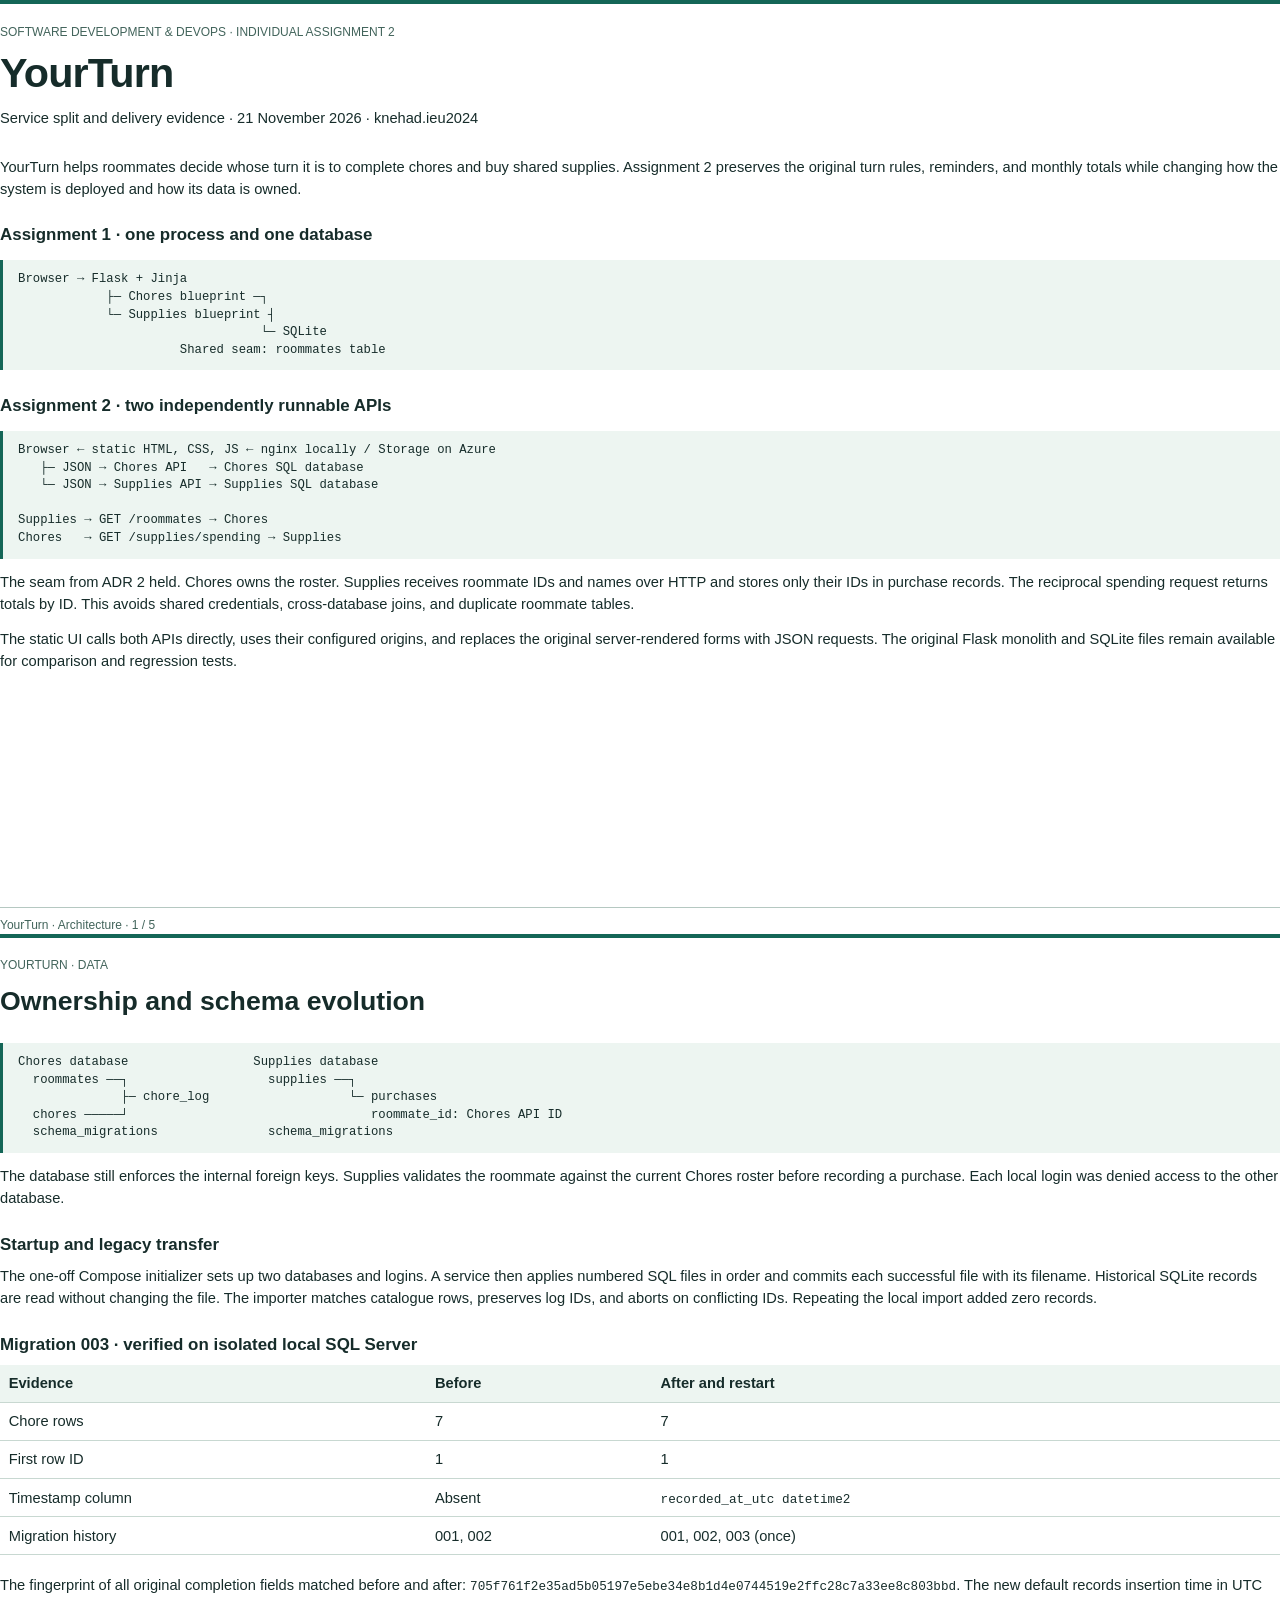
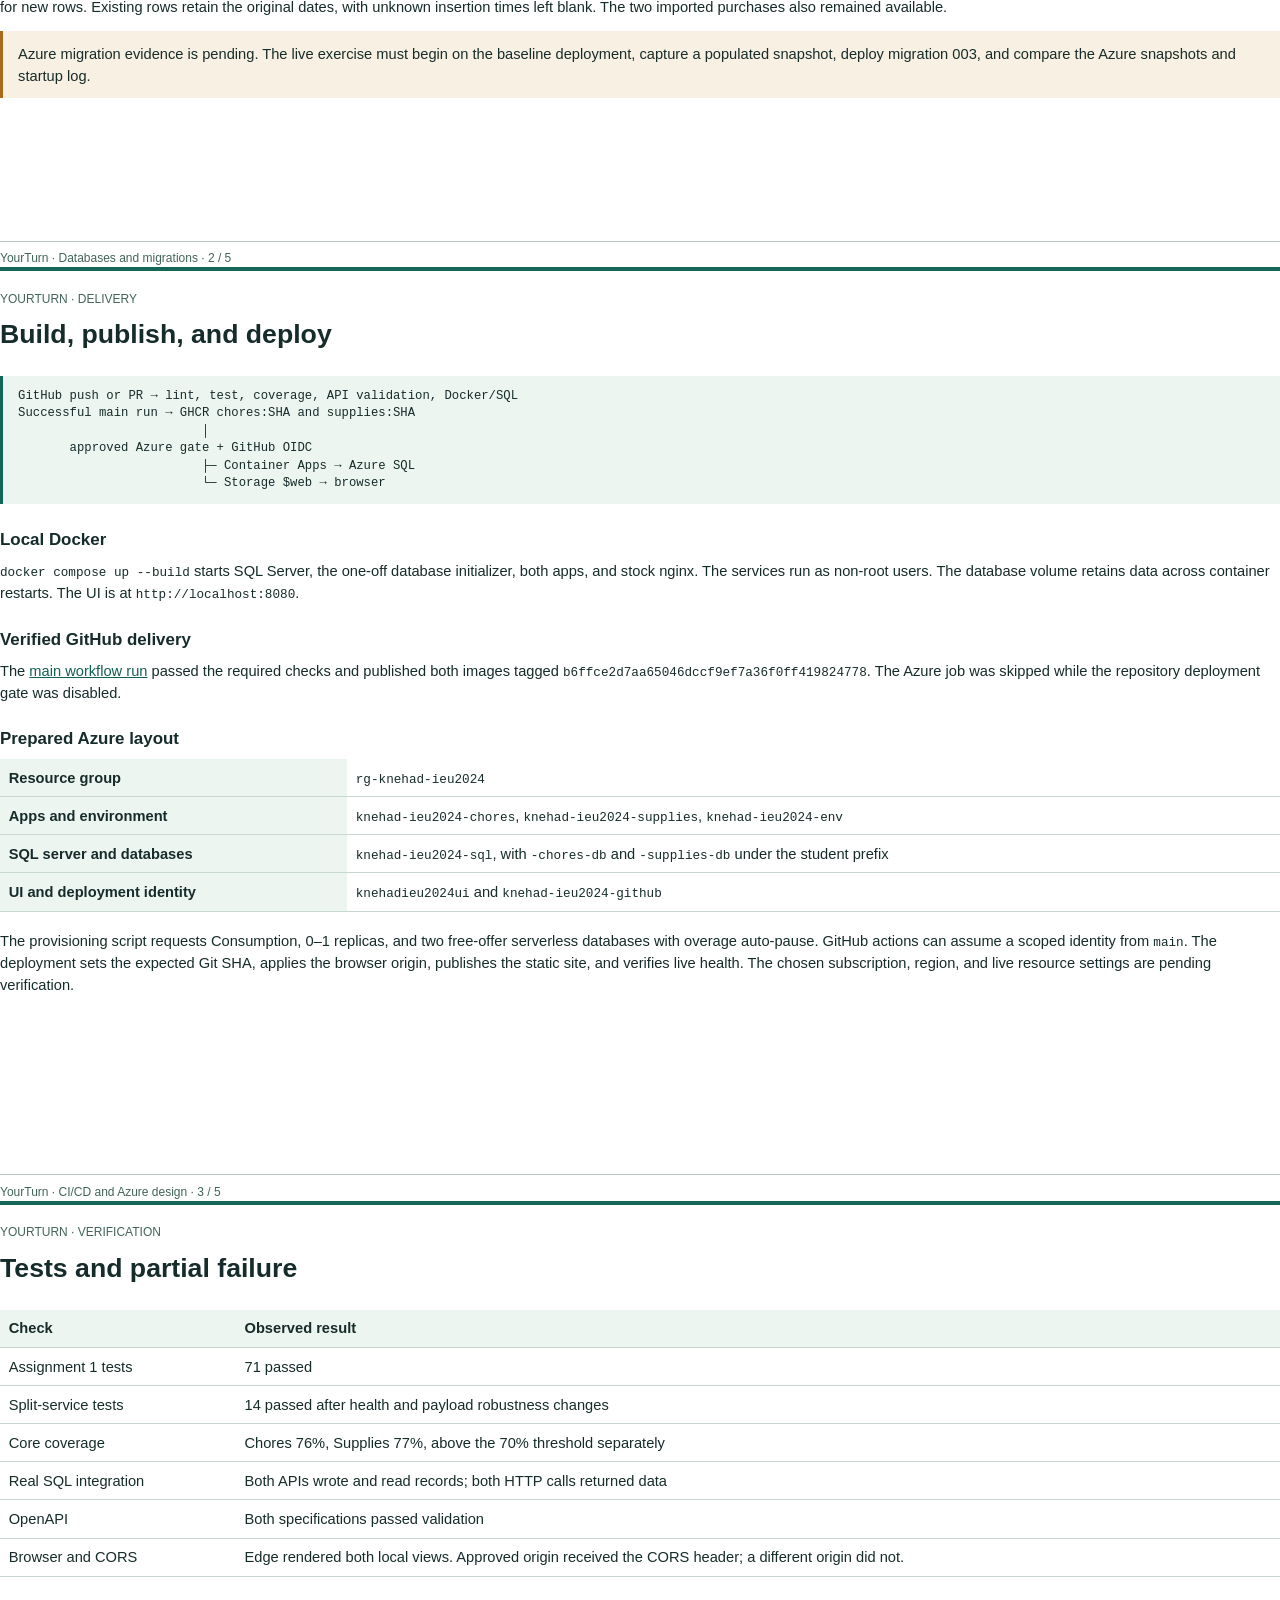
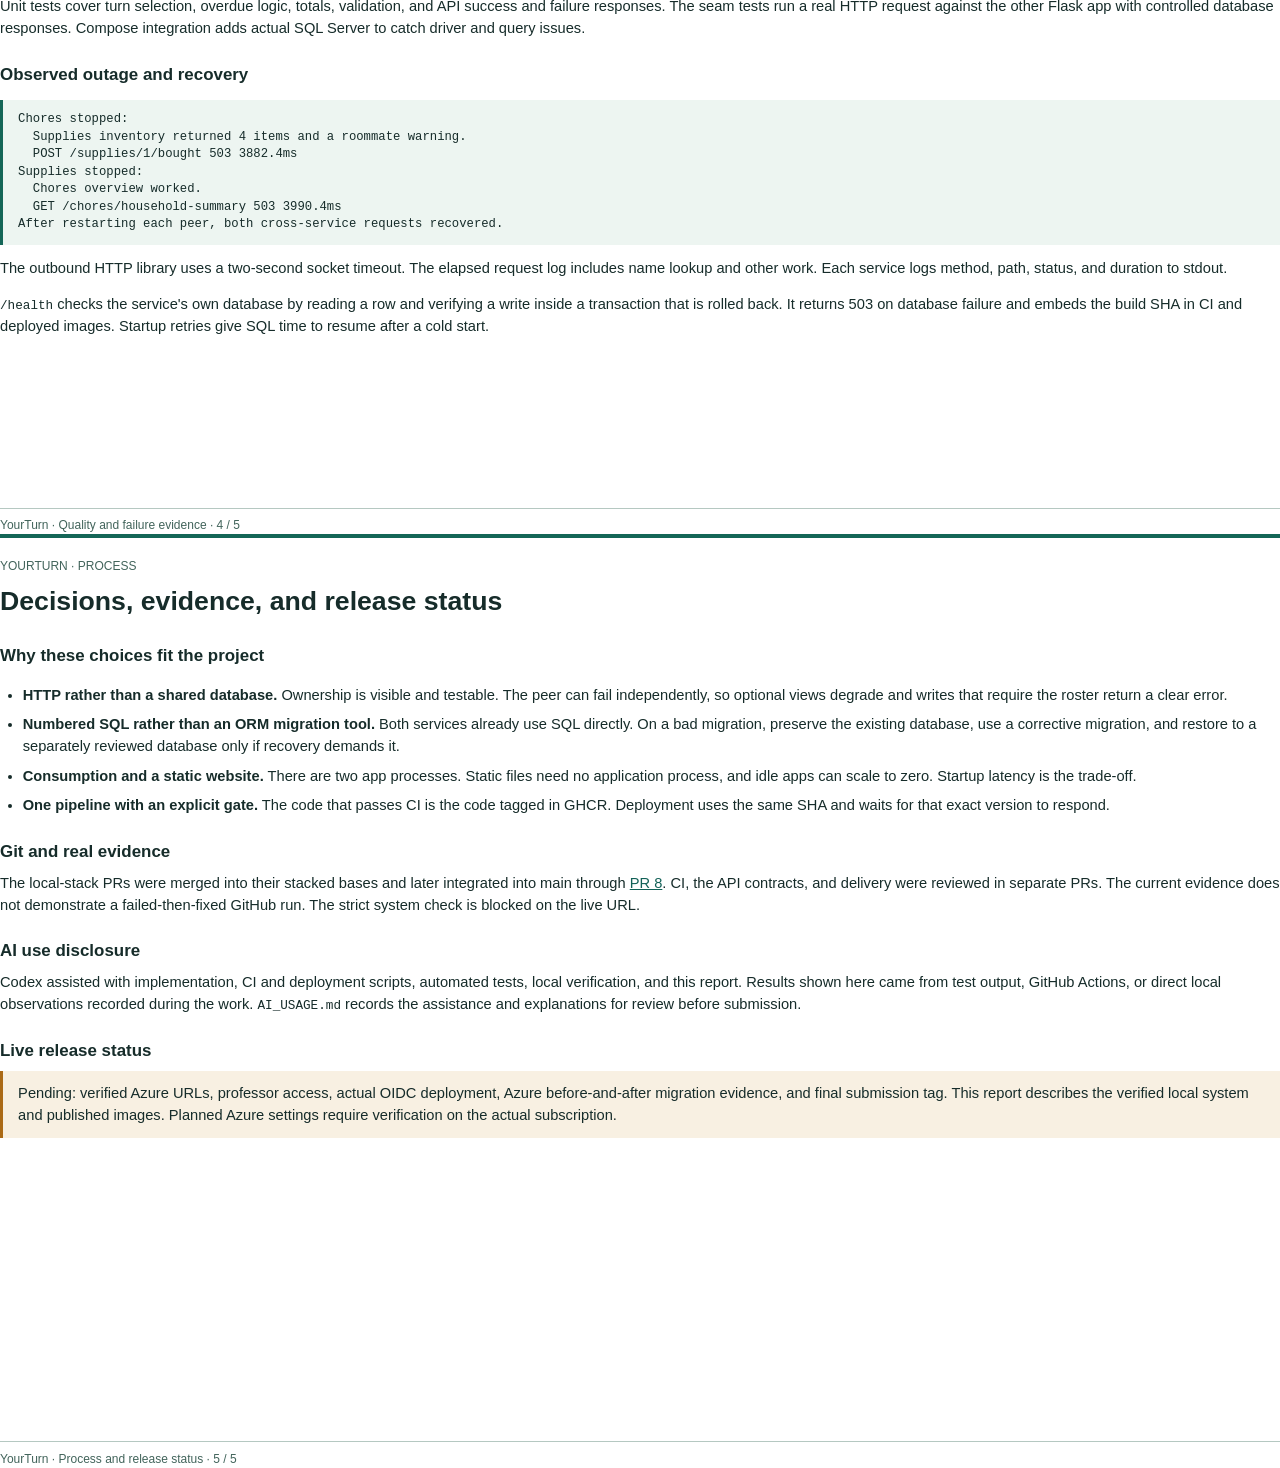
==== report/assignment-2.html @ 2a885a59 "Document local operations and publish the five-page evidence report" ====
<!doctype html>
<html lang="en">
<head>
<meta charset="utf-8">
<title>YourTurn | Individual Assignment 2</title>
<style>
  @page { size: A4; margin: 19mm 20mm; }
  * { box-sizing: border-box; }
  body { color: #162c2a; font: 11pt/1.5 "Segoe UI", Arial, sans-serif; margin: 0; }
  section { break-after: page; min-height: 247mm; position: relative; padding-bottom: 12mm; }
  section:last-child { break-after: auto; }
  header { border-top: 4px solid #146657; padding-top: 5mm; margin-bottom: 7mm; }
  h1 { font-size: 31pt; line-height: 1.06; letter-spacing: -0.6pt; margin: 3mm 0; }
  h2 { font-size: 20pt; line-height: 1.15; margin: 3mm 0; }
  h3 { font-size: 12.7pt; margin: 6mm 0 2mm; }
  p { margin: 0 0 3.5mm; }
  .label, footer { font-size: 9pt; color: #42645b; }
  footer { position: absolute; bottom: 0; width: 100%; border-top: 1px solid #b5c8c1; padding-top: 2mm; }
  pre { white-space: pre-wrap; font: 9.2pt/1.43 Consolas, monospace; padding: 3mm 4mm; background: #edf5f1; border-left: 3px solid #146657; }
  code { font: 9.5pt Consolas, monospace; overflow-wrap: anywhere; }
  table { border-collapse: collapse; width: 100%; margin: 2mm 0 5mm; }
  th, td { text-align: left; vertical-align: top; padding: 2mm 2.3mm; border-bottom: 1px solid #c8d8d1; }
  th { background: #edf5f1; }
  a { color: #126157; }
  .note { background: #f8f0e2; border-left: 3px solid #ab6a16; padding: 3mm 4mm; }
  ul { padding-left: 6mm; }
  li { margin-bottom: 2mm; }
</style>
</head>
<body>
<section>
  <header>
    <div class="label">SOFTWARE DEVELOPMENT &amp; DEVOPS · INDIVIDUAL ASSIGNMENT 2</div>
    <h1>YourTurn</h1>
    <p>Service split and delivery evidence · 21 November 2026 · knehad.ieu2024</p>
  </header>
  <p>YourTurn helps roommates decide whose turn it is to complete chores and buy shared supplies. Assignment 2 preserves the original turn rules, reminders, and monthly totals while changing how the system is deployed and how its data is owned.</p>
  <h3>Assignment 1 · one process and one database</h3>
  <pre>Browser → Flask + Jinja
            ├─ Chores blueprint ─┐
            └─ Supplies blueprint ┤
                                 └─ SQLite
                      Shared seam: roommates table</pre>
  <h3>Assignment 2 · two independently runnable APIs</h3>
  <pre>Browser ← static HTML, CSS, JS ← nginx locally / Storage on Azure
   ├─ JSON → Chores API   → Chores SQL database
   └─ JSON → Supplies API → Supplies SQL database

Supplies → GET /roommates → Chores
Chores   → GET /supplies/spending → Supplies</pre>
  <p>The seam from ADR 2 held. Chores owns the roster. Supplies receives roommate IDs and names over HTTP and stores only their IDs in purchase records. The reciprocal spending request returns totals by ID. This avoids shared credentials, cross-database joins, and duplicate roommate tables.</p>
  <p>The static UI calls both APIs directly, uses their configured origins, and replaces the original server-rendered forms with JSON requests. The original Flask monolith and SQLite files remain available for comparison and regression tests.</p>
  <footer>YourTurn · Architecture · 1 / 5</footer>
</section>
<section>
  <header><div class="label">YOURTURN · DATA</div><h2>Ownership and schema evolution</h2></header>
  <pre>Chores database                 Supplies database
  roommates ──┐                   supplies ──┐
              ├─ chore_log                   └─ purchases
  chores ─────┘                                 roommate_id: Chores API ID
  schema_migrations               schema_migrations</pre>
  <p>The database still enforces the internal foreign keys. Supplies validates the roommate against the current Chores roster before recording a purchase. Each local login was denied access to the other database.</p>
  <h3>Startup and legacy transfer</h3>
  <p>The one-off Compose initializer sets up two databases and logins. A service then applies numbered SQL files in order and commits each successful file with its filename. Historical SQLite records are read without changing the file. The importer matches catalogue rows, preserves log IDs, and aborts on conflicting IDs. Repeating the local import added zero records.</p>
  <h3>Migration 003 · verified on isolated local SQL Server</h3>
  <table>
    <thead><tr><th>Evidence</th><th>Before</th><th>After and restart</th></tr></thead>
    <tbody>
      <tr><td>Chore rows</td><td>7</td><td>7</td></tr>
      <tr><td>First row ID</td><td>1</td><td>1</td></tr>
      <tr><td>Timestamp column</td><td>Absent</td><td><code>recorded_at_utc datetime2</code></td></tr>
      <tr><td>Migration history</td><td>001, 002</td><td>001, 002, 003 (once)</td></tr>
    </tbody>
  </table>
  <p>The fingerprint of all original completion fields matched before and after: <code>705f761f2e35ad5b05197e5ebe34e8b1d4e0744519e2ffc28c7a33ee8c803bbd</code>. The new default records insertion time in UTC for new rows. Existing rows retain the original dates, with unknown insertion times left blank. The two imported purchases also remained available.</p>
  <p class="note">Azure migration evidence is pending. The live exercise must begin on the baseline deployment, capture a populated snapshot, deploy migration 003, and compare the Azure snapshots and startup log.</p>
  <footer>YourTurn · Databases and migrations · 2 / 5</footer>
</section>
<section>
  <header><div class="label">YOURTURN · DELIVERY</div><h2>Build, publish, and deploy</h2></header>
  <pre>GitHub push or PR → lint, test, coverage, API validation, Docker/SQL
Successful main run → GHCR chores:SHA and supplies:SHA
                         │
       approved Azure gate + GitHub OIDC
                         ├─ Container Apps → Azure SQL
                         └─ Storage $web → browser</pre>
  <h3>Local Docker</h3>
  <p><code>docker compose up --build</code> starts SQL Server, the one-off database initializer, both apps, and stock nginx. The services run as non-root users. The database volume retains data across container restarts. The UI is at <code>http://localhost:8080</code>.</p>
  <h3>Verified GitHub delivery</h3>
  <p>The <a href="https://github.com/digaaaa/yourturn/actions/runs/44911591975">main workflow run</a> passed the required checks and published both images tagged <code>b6ffce2d7aa65046dccf9ef7a36f0ff419824778</code>. The Azure job was skipped while the repository deployment gate was disabled.</p>
  <h3>Prepared Azure layout</h3>
  <table>
    <tbody>
      <tr><th>Resource group</th><td><code>rg-knehad-ieu2024</code></td></tr>
      <tr><th>Apps and environment</th><td><code>knehad-ieu2024-chores</code>, <code>knehad-ieu2024-supplies</code>, <code>knehad-ieu2024-env</code></td></tr>
      <tr><th>SQL server and databases</th><td><code>knehad-ieu2024-sql</code>, with <code>-chores-db</code> and <code>-supplies-db</code> under the student prefix</td></tr>
      <tr><th>UI and deployment identity</th><td><code>knehadieu2024ui</code> and <code>knehad-ieu2024-github</code></td></tr>
    </tbody>
  </table>
  <p>The provisioning script requests Consumption, 0–1 replicas, and two free-offer serverless databases with overage auto-pause. GitHub actions can assume a scoped identity from <code>main</code>. The deployment sets the expected Git SHA, applies the browser origin, publishes the static site, and verifies live health. The chosen subscription, region, and live resource settings are pending verification.</p>
  <footer>YourTurn · CI/CD and Azure design · 3 / 5</footer>
</section>
<section>
  <header><div class="label">YOURTURN · VERIFICATION</div><h2>Tests and partial failure</h2></header>
  <table>
    <thead><tr><th>Check</th><th>Observed result</th></tr></thead>
    <tbody>
      <tr><td>Assignment 1 tests</td><td>71 passed</td></tr>
      <tr><td>Split-service tests</td><td>14 passed after health and payload robustness changes</td></tr>
      <tr><td>Core coverage</td><td>Chores 76%, Supplies 77%, above the 70% threshold separately</td></tr>
      <tr><td>Real SQL integration</td><td>Both APIs wrote and read records; both HTTP calls returned data</td></tr>
      <tr><td>OpenAPI</td><td>Both specifications passed validation</td></tr>
      <tr><td>Browser and CORS</td><td>Edge rendered both local views. Approved origin received the CORS header; a different origin did not.</td></tr>
    </tbody>
  </table>
  <p>Unit tests cover turn selection, overdue logic, totals, validation, and API success and failure responses. The seam tests run a real HTTP request against the other Flask app with controlled database responses. Compose integration adds actual SQL Server to catch driver and query issues.</p>
  <h3>Observed outage and recovery</h3>
  <pre>Chores stopped:
  Supplies inventory returned 4 items and a roommate warning.
  POST /supplies/1/bought 503 3882.4ms
Supplies stopped:
  Chores overview worked.
  GET /chores/household-summary 503 3990.4ms
After restarting each peer, both cross-service requests recovered.</pre>
  <p>The outbound HTTP library uses a two-second socket timeout. The elapsed request log includes name lookup and other work. Each service logs method, path, status, and duration to stdout.</p>
  <p><code>/health</code> checks the service's own database by reading a row and verifying a write inside a transaction that is rolled back. It returns 503 on database failure and embeds the build SHA in CI and deployed images. Startup retries give SQL time to resume after a cold start.</p>
  <footer>YourTurn · Quality and failure evidence · 4 / 5</footer>
</section>
<section>
  <header><div class="label">YOURTURN · PROCESS</div><h2>Decisions, evidence, and release status</h2></header>
  <h3>Why these choices fit the project</h3>
  <ul>
    <li><strong>HTTP rather than a shared database.</strong> Ownership is visible and testable. The peer can fail independently, so optional views degrade and writes that require the roster return a clear error.</li>
    <li><strong>Numbered SQL rather than an ORM migration tool.</strong> Both services already use SQL directly. On a bad migration, preserve the existing database, use a corrective migration, and restore to a separately reviewed database only if recovery demands it.</li>
    <li><strong>Consumption and a static website.</strong> There are two app processes. Static files need no application process, and idle apps can scale to zero. Startup latency is the trade-off.</li>
    <li><strong>One pipeline with an explicit gate.</strong> The code that passes CI is the code tagged in GHCR. Deployment uses the same SHA and waits for that exact version to respond.</li>
  </ul>
  <h3>Git and real evidence</h3>
  <p>The local-stack PRs were merged into their stacked bases and later integrated into main through <a href="https://github.com/digaaaa/yourturn/pull/8">PR 8</a>. CI, the API contracts, and delivery were reviewed in separate PRs. The current evidence does not demonstrate a failed-then-fixed GitHub run. The strict system check is blocked on the live URL.</p>
  <h3>AI use disclosure</h3>
  <p>Codex assisted with implementation, CI and deployment scripts, automated tests, local verification, and this report. Results shown here came from test output, GitHub Actions, or direct local observations recorded during the work. <code>AI_USAGE.md</code> records the assistance and explanations for review before submission.</p>
  <h3>Live release status</h3>
  <p class="note">Pending: verified Azure URLs, professor access, actual OIDC deployment, Azure before-and-after migration evidence, and final submission tag. This report describes the verified local system and published images. Planned Azure settings require verification on the actual subscription.</p>
  <footer>YourTurn · Process and release status · 5 / 5</footer>
</section>
</body>
</html>
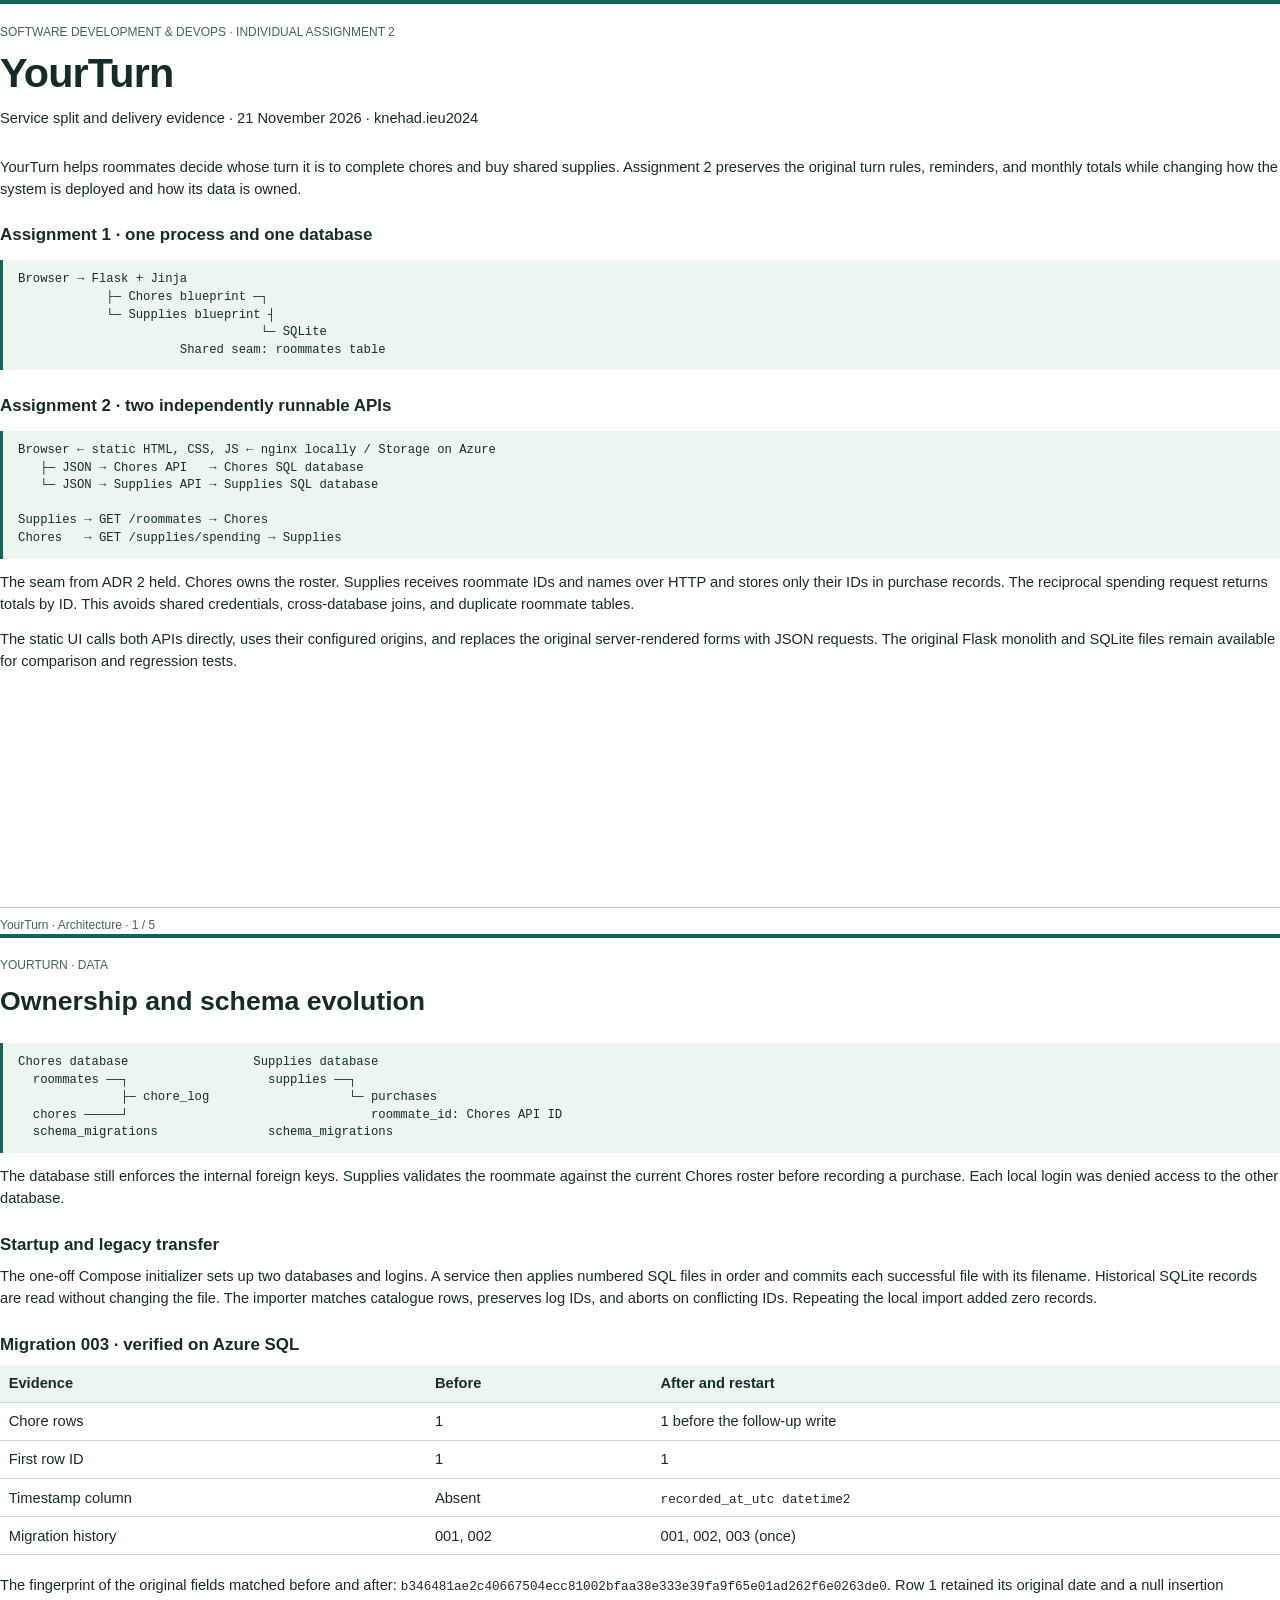
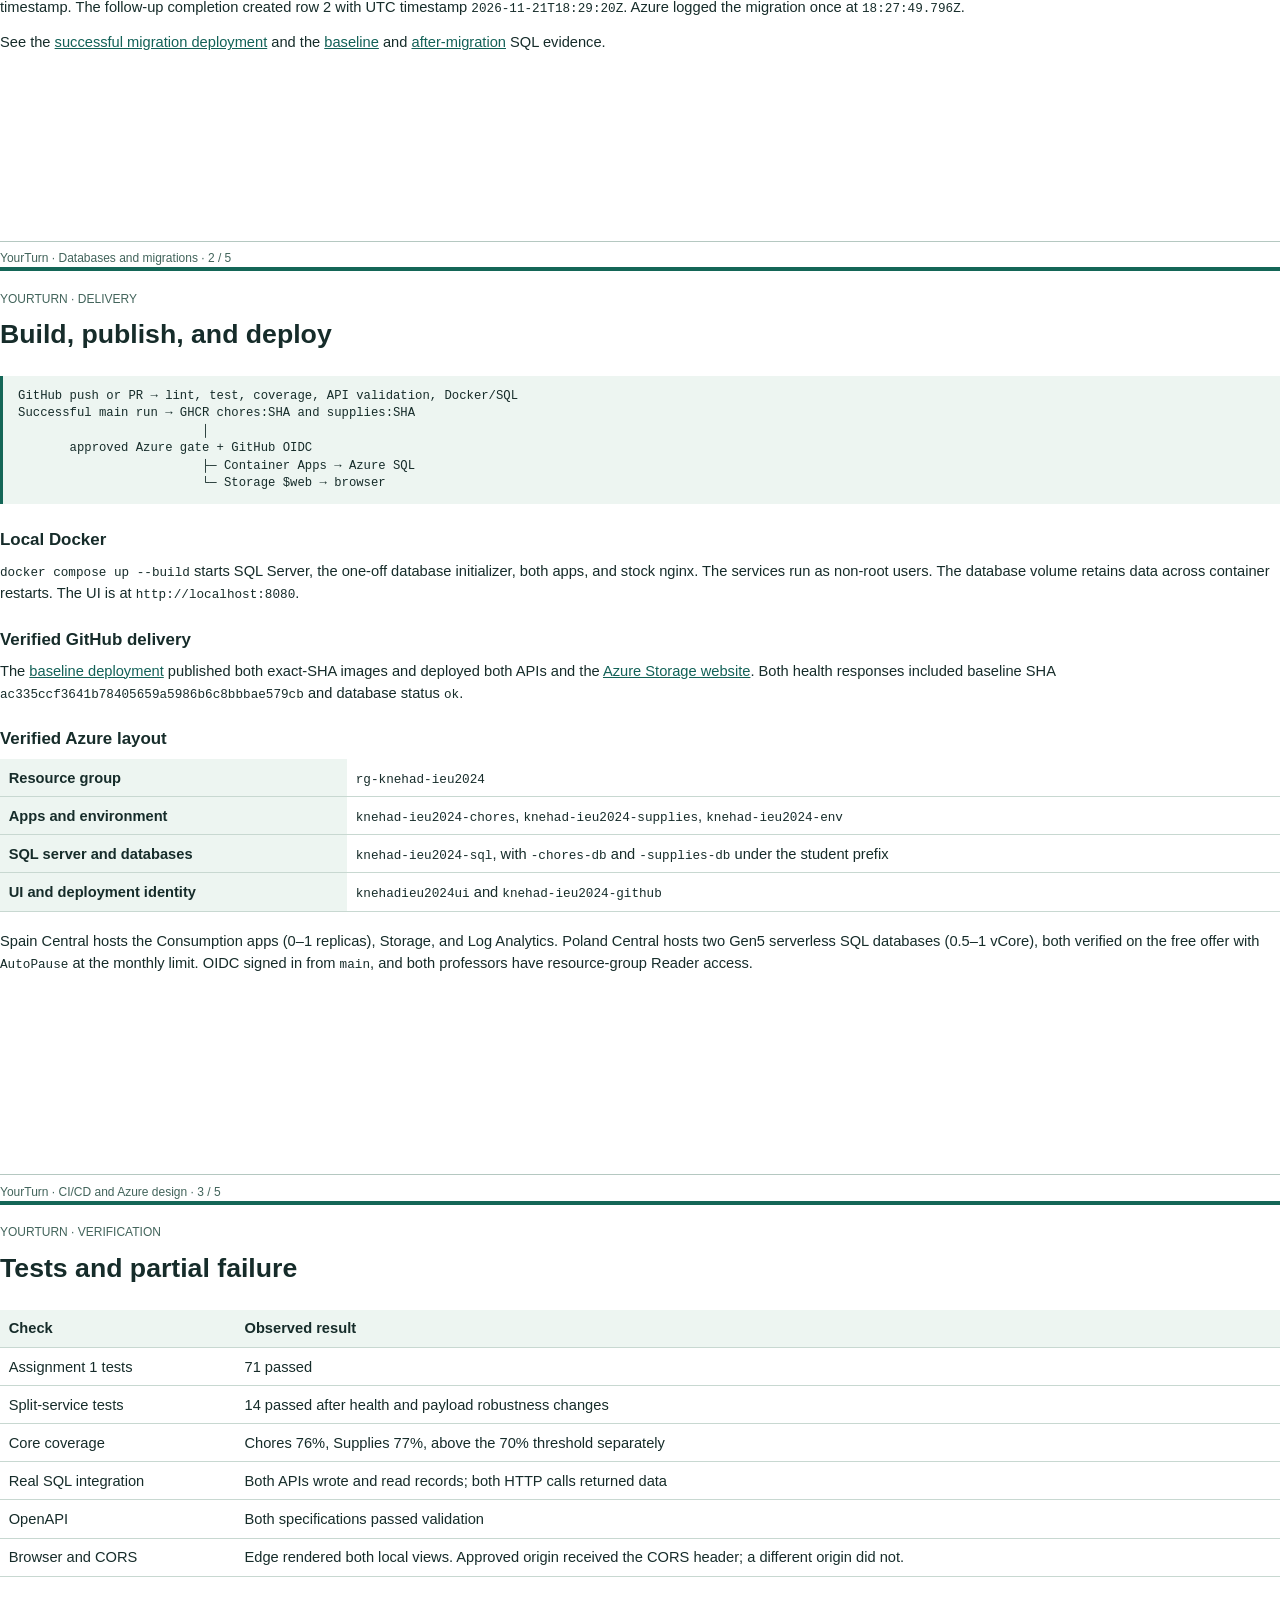
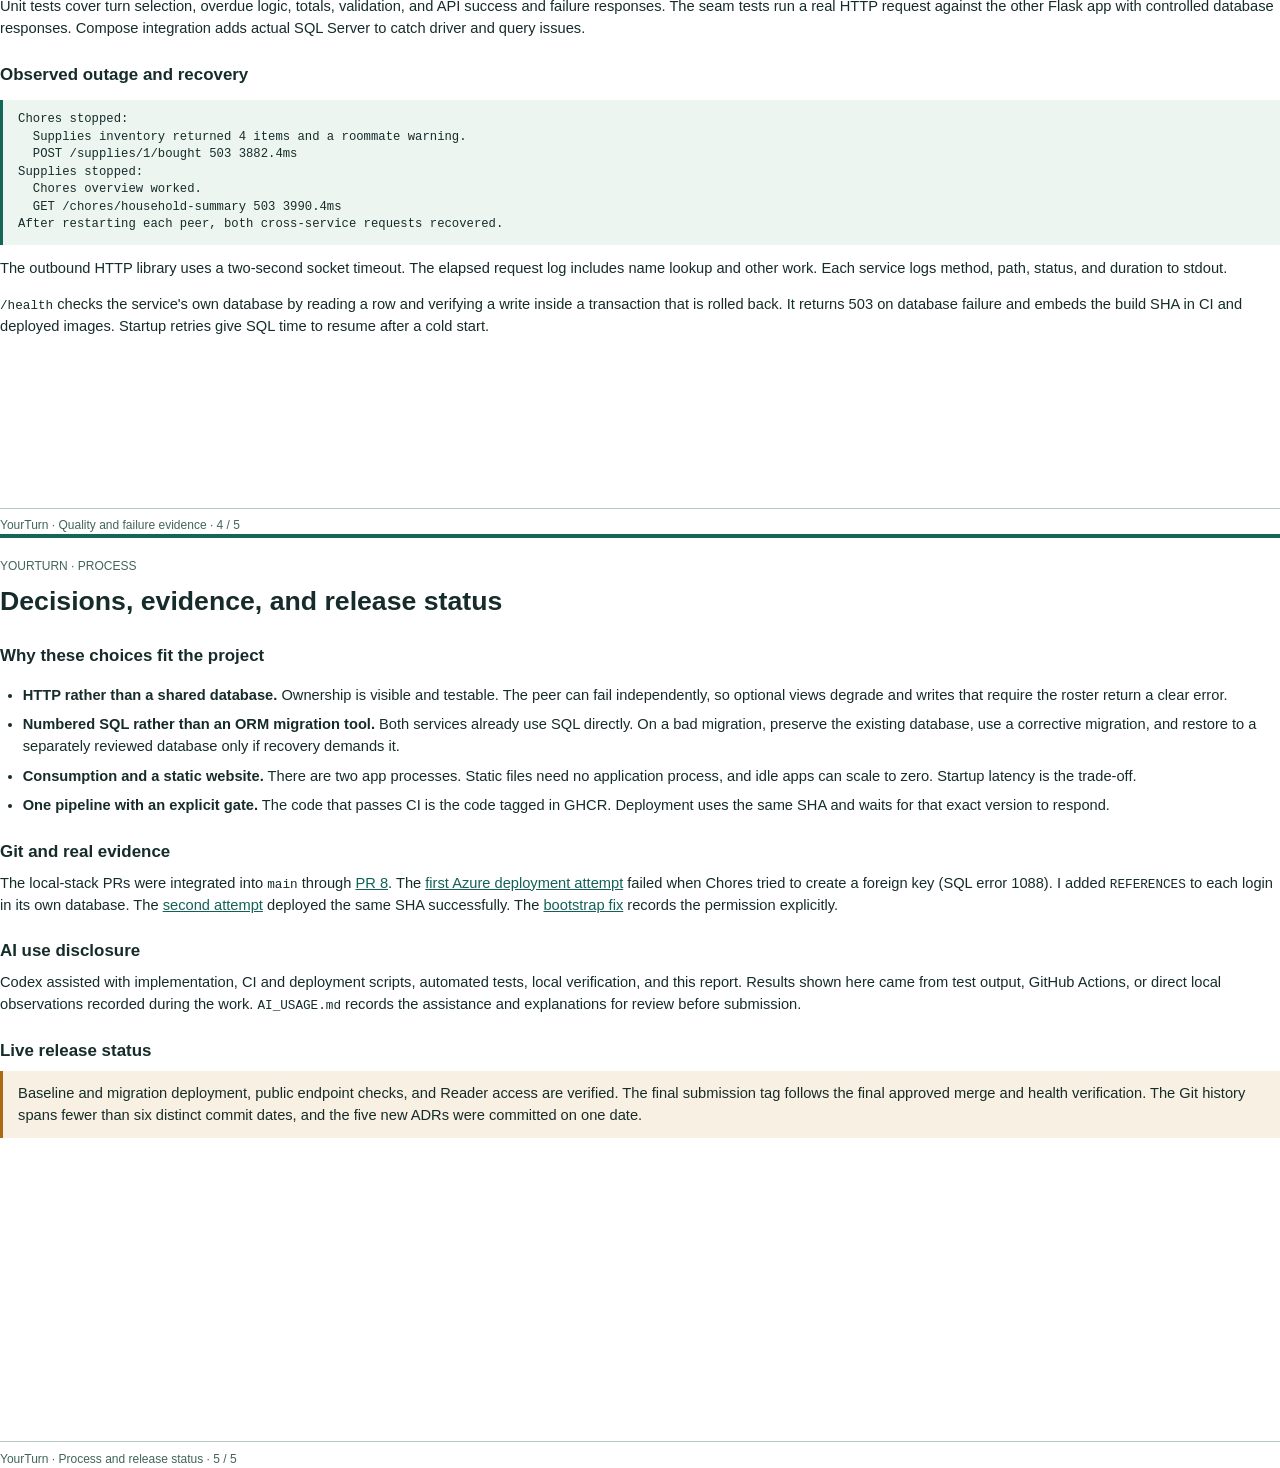
==== commit 8ab755a4: "Document verified Azure deployment and migration evidence" ====
--- a/report/assignment-2.html
+++ b/report/assignment-2.html
@@ -62,18 +62,18 @@
   <p>The database still enforces the internal foreign keys. Supplies validates the roommate against the current Chores roster before recording a purchase. Each local login was denied access to the other database.</p>
   <h3>Startup and legacy transfer</h3>
   <p>The one-off Compose initializer sets up two databases and logins. A service then applies numbered SQL files in order and commits each successful file with its filename. Historical SQLite records are read without changing the file. The importer matches catalogue rows, preserves log IDs, and aborts on conflicting IDs. Repeating the local import added zero records.</p>
-  <h3>Migration 003 · verified on isolated local SQL Server</h3>
+  <h3>Migration 003 · verified on Azure SQL</h3>
   <table>
     <thead><tr><th>Evidence</th><th>Before</th><th>After and restart</th></tr></thead>
     <tbody>
-      <tr><td>Chore rows</td><td>7</td><td>7</td></tr>
+      <tr><td>Chore rows</td><td>1</td><td>1 before the follow-up write</td></tr>
       <tr><td>First row ID</td><td>1</td><td>1</td></tr>
       <tr><td>Timestamp column</td><td>Absent</td><td><code>recorded_at_utc datetime2</code></td></tr>
       <tr><td>Migration history</td><td>001, 002</td><td>001, 002, 003 (once)</td></tr>
     </tbody>
   </table>
-  <p>The fingerprint of all original completion fields matched before and after: <code>705f761f2e35ad5b05197e5ebe34e8b1d4e0744519e2ffc28c7a33ee8c803bbd</code>. The new default records insertion time in UTC for new rows. Existing rows retain the original dates, with unknown insertion times left blank. The two imported purchases also remained available.</p>
-  <p class="note">Azure migration evidence is pending. The live exercise must begin on the baseline deployment, capture a populated snapshot, deploy migration 003, and compare the Azure snapshots and startup log.</p>
+  <p>The fingerprint of the original fields matched before and after: <code>b346481ae2c40667504ecc81002bfaa38e333e39fa9f65e01ad262f6e0263de0</code>. Row 1 retained its original date and a null insertion timestamp. The follow-up completion created row 2 with UTC timestamp <code>2026-11-21T18:29:20Z</code>. Azure logged the migration once at <code>18:27:49.796Z</code>.</p>
+  <p>See the <a href="https://github.com/digaaaa/yourturn/actions/runs/44935452608">successful migration deployment</a> and the <a href="evidence/azure-baseline.json">baseline</a> and <a href="evidence/azure-after-migration.json">after-migration</a> SQL evidence.</p>
   <footer>YourTurn · Databases and migrations · 2 / 5</footer>
 </section>
 <section>
@@ -87,8 +87,8 @@
   <h3>Local Docker</h3>
   <p><code>docker compose up --build</code> starts SQL Server, the one-off database initializer, both apps, and stock nginx. The services run as non-root users. The database volume retains data across container restarts. The UI is at <code>http://localhost:8080</code>.</p>
   <h3>Verified GitHub delivery</h3>
-  <p>The <a href="https://github.com/digaaaa/yourturn/actions/runs/44911591975">main workflow run</a> passed the required checks and published both images tagged <code>b6ffce2d7aa65046dccf9ef7a36f0ff419824778</code>. The Azure job was skipped while the repository deployment gate was disabled.</p>
-  <h3>Prepared Azure layout</h3>
+  <p>The <a href="https://github.com/digaaaa/yourturn/actions/runs/44927793847/attempts/2">baseline deployment</a> published both exact-SHA images and deployed both APIs and the <a href="https://knehadieu2024ui.z43.web.core.windows.net/">Azure Storage website</a>. Both health responses included baseline SHA <code>ac335ccf3641b78405659a5986b6c8bbbae579cb</code> and database status <code>ok</code>.</p>
+  <h3>Verified Azure layout</h3>
   <table>
     <tbody>
       <tr><th>Resource group</th><td><code>rg-knehad-ieu2024</code></td></tr>
@@ -97,7 +97,7 @@
       <tr><th>UI and deployment identity</th><td><code>knehadieu2024ui</code> and <code>knehad-ieu2024-github</code></td></tr>
     </tbody>
   </table>
-  <p>The provisioning script requests Consumption, 0–1 replicas, and two free-offer serverless databases with overage auto-pause. GitHub actions can assume a scoped identity from <code>main</code>. The deployment sets the expected Git SHA, applies the browser origin, publishes the static site, and verifies live health. The chosen subscription, region, and live resource settings are pending verification.</p>
+  <p>Spain Central hosts the Consumption apps (0–1 replicas), Storage, and Log Analytics. Poland Central hosts two Gen5 serverless SQL databases (0.5–1 vCore), both verified on the free offer with <code>AutoPause</code> at the monthly limit. OIDC signed in from <code>main</code>, and both professors have resource-group Reader access.</p>
   <footer>YourTurn · CI/CD and Azure design · 3 / 5</footer>
 </section>
 <section>
@@ -136,11 +136,11 @@
     <li><strong>One pipeline with an explicit gate.</strong> The code that passes CI is the code tagged in GHCR. Deployment uses the same SHA and waits for that exact version to respond.</li>
   </ul>
   <h3>Git and real evidence</h3>
-  <p>The local-stack PRs were merged into their stacked bases and later integrated into main through <a href="https://github.com/digaaaa/yourturn/pull/8">PR 8</a>. CI, the API contracts, and delivery were reviewed in separate PRs. The current evidence does not demonstrate a failed-then-fixed GitHub run. The strict system check is blocked on the live URL.</p>
+  <p>The local-stack PRs were integrated into <code>main</code> through <a href="https://github.com/digaaaa/yourturn/pull/8">PR 8</a>. The <a href="https://github.com/digaaaa/yourturn/actions/runs/44927793847/attempts/1">first Azure deployment attempt</a> failed when Chores tried to create a foreign key (SQL error 1088). I added <code>REFERENCES</code> to each login in its own database. The <a href="https://github.com/digaaaa/yourturn/actions/runs/44927793847/attempts/2">second attempt</a> deployed the same SHA successfully. The <a href="https://github.com/digaaaa/yourturn/pull/18">bootstrap fix</a> records the permission explicitly.</p>
   <h3>AI use disclosure</h3>
   <p>Codex assisted with implementation, CI and deployment scripts, automated tests, local verification, and this report. Results shown here came from test output, GitHub Actions, or direct local observations recorded during the work. <code>AI_USAGE.md</code> records the assistance and explanations for review before submission.</p>
   <h3>Live release status</h3>
-  <p class="note">Pending: verified Azure URLs, professor access, actual OIDC deployment, Azure before-and-after migration evidence, and final submission tag. This report describes the verified local system and published images. Planned Azure settings require verification on the actual subscription.</p>
+  <p class="note">Baseline and migration deployment, public endpoint checks, and Reader access are verified. The final submission tag follows the final approved merge and health verification. The Git history spans fewer than six distinct commit dates, and the five new ADRs were committed on one date.</p>
   <footer>YourTurn · Process and release status · 5 / 5</footer>
 </section>
 </body>
